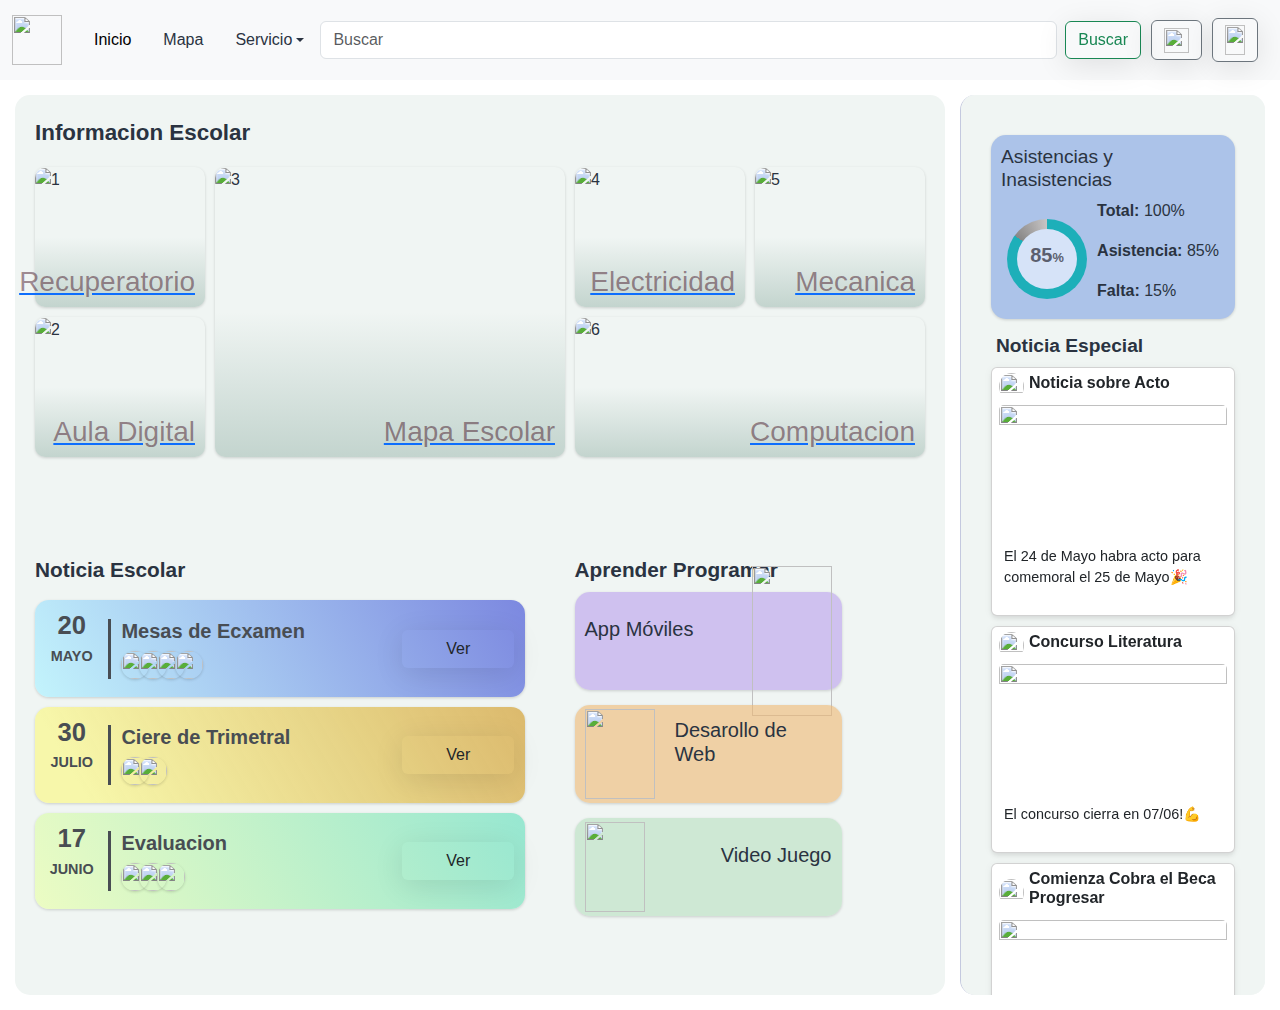
==== index.html @ a4d19d6c "Update and rename inicio.html to index.html" ====
<!DOCTYPE html>
<html lang="es">
<head>
    <meta charset="UTF-8">
    <meta http-equiv="X-UA-Compatible" content="IE=edge">
    <meta name="viewport" content="width=device-width, initial-scale=1.0">
        <!-- CSS -->
        <link href="https://cdn.jsdelivr.net/npm/bootstrap@5.2.0-beta1/dist/css/bootstrap.min.css" rel="stylesheet" integrity="sha384-0evHe/X+R7YkIZDRvuzKMRqM+OrBnVFBL6DOitfPri4tjfHxaWutUpFmBp4vmVor" crossorigin="anonymous">
        <link rel="stylesheet" href="estilo.css">
        <!-- JS -->
        <script src="https://cdn.jsdelivr.net/npm/bootstrap@5.2.0-beta1/dist/js/bootstrap.bundle.min.js" integrity="sha384-pprn3073KE6tl6bjs2QrFaJGz5/SUsLqktiwsUTF55Jfv3qYSDhgCecCxMW52nD2" crossorigin="anonymous"></script>
        <link rel="shortcut icon" href="img/mapaQR.png" type="image/x-icon">
        <link rel="stylesheet" href="codigo.js">
        <meta name="viewport" content="width=device-width, initial-scale=1.0">
    <!---Link--->
    <link href="https://cdn.jsdelivr.net/npm/bootstrap@5.3.2/dist/css/bootstrap.min.css" rel="stylesheet">
    <link href="https://getbootstrap.com/docs/5.3/assets/css/docs.css" rel="stylesheet">
    <link rel="stylesheet" href="https://fonts.googleapis.com/css2?family=Material+Symbols+Outlined:opsz,wght,FILL,GRAD@24,400,0,0" />
    <title>Mapa Estudiante QR</title>
</head>

<body>
    <!----Navbar---->
     <table>
        <nav class="navbar navbar-expand-lg bg-body-tertiary" style="background-color: #5e91b8;">
            <div class="container-fluid">
                <a class="navbar-brand" href="inicio.html">
                    <img src="img/Mapa_QR.jpg" alt="" height="50" width="50">
                  </a>
                  <button class="navbar-toggler" type="button" data-bs-toggle="collapse" data-bs-target="#navbarSupportedContent" aria-controls="navbarSupportedContent" aria-expanded="false" aria-label="Toggle navigation">
                    <span class="navbar-toggler-icon"></span>
                  </button>
                  <div class="collapse navbar-collapse" id="navbarSupportedContent">
                    <ul class="navbar-nav me-auto mb-2 mb-lg-0">
                      <li class="nav-item">
                        <a class="nav-link active" aria-current="page" href="inicio.html">Inicio</a>
                      </li>
                      <li class="nav-item">
                        <a class="nav-link" href="Mapa.html">Mapa</a>
                      </li>
                      <li class="nav-item dropdown">
                        <a class="nav-link dropdown-toggle" href="#" role="button" data-bs-toggle="dropdown" aria-expanded="false">Servicio</a>
                        <ul class="dropdown-menu">
                          <li><a class="dropdown-item" href="estudiante.html"><span class="material-symbols-outlined">
                            forum</span>Foro de Estudiante</a></li>
                            <li><a class="dropdown-item"  href="contacto.html"><span class="material-symbols-outlined">
                              mail</span> Contacto</a></li>
                          <li><hr class="dropdown-divider"></li>
                          <li><a class="dropdown-item" href="ajuste.html"><span class="material-symbols-outlined">
                            settings</span> Ajuste</a></li> 
                        </ul>
                      </li>
                     </ul> 
                     
                     <form class="d-flex" role="search">
                       <input class="form-control me-2" type="search" placeholder="Buscar" aria-label="Search">
                      <button class="btn btn-outline-success" type="submit">Buscar</button>
                      <a href="escritor.html"class="btn btn-outline-secondary"><img src="img/edit_24dp_5F6368_FILL0_wght400_GRAD0_opsz24.png"  height="25" width="25"> </a>
                      <a href="acceder.html"class="btn btn-outline-secondary"><img src="img/account_circle_FILL0_wght400_GRAD0_opsz24.png" height="30" width="15"> </a>
                      </form>
                  </div>
                </div>
              </nav>
     </table>   

     <!----a---->
     <section class="contenet">
      <div class="left-content">
        <div class="activities">
          <h1>Informacion Escolar</h1>
          <div class="activity-container">
            <div class="image-container img-one">
              <img src="img/Recuperatorio.jpg" alt="1" />
              <div class="overlay">
                <a href="recuperatorio.html"><h3>Recuperatorio</h3></a>
              </div>
            </div>

            <div class="image-container img-two">
              <img src="img/Aula digital.jpg" alt="2" />
              <div class="overlay">
                <a href="aula.d.html"><h3>Aula Digital</h3></a>
              </div>
            </div>

            <div class="image-container img-three">
              <img src="img/mapaescolar.avif" alt="3" />
              <div class="overlay">
                <a href="Mapa.html"><h3>Mapa Escolar</h3></a>
              </div>
            </div>

            <div class="image-container img-four">
              <img src="img/electricidad.jpg" alt="4" />
              <div class="overlay">
                <a href="electricidad.html"><h3>Electricidad</h3></a>
              </div>
            </div>

            <div class="image-container img-five">
              <img src="img/mecanica.png" alt="5" />
              <div class="overlay">
                <a href="mecanica.html"><h3>Mecanica</h3></a>
              </div>
            </div>

            <div class="image-container img-six">
              <img src="img/icono-inicio-computacion.DC_.svg" alt="6" />
              <div class="overlay">
                <a href="computacion.html"><h3>Computacion</h3></a>
              </div>
            </div>
          </div>
        </div>

        <div class="left-bottom">
          <div class="weekly-schedule">
            <h1>Noticia Escolar</h1>
            <div class="calendar">
              <div class="day-and-activity activity-one">
                <div class="day">
                  <h1>20</h1>
                  <p>MAYO</p>
                </div>
                <div class="activity">
                  <h2>Mesas de Ecxamen</h2>
                  <div class="participants">
                    <img src="https://github.com/ecemgo/mini-samples-great-tricks/assets/13468728/c61daa1c-5881-43f8-a50f-62be3d235daf" style="--i: 1" alt="" />
                    <img src="https://github.com/ecemgo/mini-samples-great-tricks/assets/13468728/90affa88-8da0-40c8-abe7-f77ea355a9de" style="--i: 2" alt="" />
                    <img src="https://github.com/ecemgo/mini-samples-great-tricks/assets/13468728/07d4fa6f-6559-4874-b912-3968fdfe4e5e" style="--i: 3" alt="" />
                    <img src="https://github.com/ecemgo/mini-samples-great-tricks/assets/13468728/e082b965-bb88-4192-bce6-0eb8b0bf8e68" style="--i: 4" alt="" />
                  </div>
                </div>
                <button class="btn">Ver</button>
              </div>

              <div class="day-and-activity activity-two">
                <div class="day">
                  <h1>30</h1>
                  <p>Julio</p>
                </div>
                <div class="activity">
                  <h2>Ciere de Trimetral</h2>
                  <div class="participants">
                    <img src="https://github.com/ecemgo/mini-samples-great-tricks/assets/13468728/c61daa1c-5881-43f8-a50f-62be3d235daf" style="--i: 1" alt="" />
                    <img src="https://github.com/ecemgo/mini-samples-great-tricks/assets/13468728/32037044-f076-433a-8a6e-9b80842f29c9" style="--i: 2" alt="" />
                  </div>
                </div>
                <button class="btn">Ver</button>
              </div>

              <div class="day-and-activity activity-three">
                <div class="day">
                  <h1>17</h1>
                  <p>Junio</p>
                </div>
                <div class="activity">
                  <h2>Evaluacion</h2>
                  <div class="participants">
                    <img src="https://github.com/ecemgo/mini-samples-great-tricks/assets/13468728/32037044-f076-433a-8a6e-9b80842f29c9" style="--i: 1" alt="" />
                    <img src="https://github.com/ecemgo/mini-samples-great-tricks/assets/13468728/e082b965-bb88-4192-bce6-0eb8b0bf8e68" style="--i: 2" alt="" />
                    <img src="https://github.com/ecemgo/mini-samples-great-tricks/assets/13468728/c61daa1c-5881-43f8-a50f-62be3d235daf" style="--i: 3" alt="" />
                  </div>
                </div>
                <button class="btn">Ver</button>
              </div>
            </div>
          </div>

          <div class="personal-bests">
            <h1>Aprender Programar</h1>
            <div class="personal-bests-container">
              <div class="best-item box-one">
                <h5><p>App Móviles</p></h5>
                <center><img src="img/app_movil-removebg-preview.png" alt=""  height="150" width="100"/></center>
              </div>
              <div class="best-item box-two">
                <center><img src="img/html.png" alt="" height="90" width="60"/></center>
                <h5><p>Desarollo de Web</p></h5>
              </div>
              <div class="best-item box-three">
                <center><img src="img/Videojocs-removebg-preview.png" alt="" height="90" width="60"/></center>
                <h5><p>Video Juego</p></h5>
              </div>
            </div>
          </div>
        </div>
      </div>

      <div class="right-content">
        <div class="user-info">
          <div class="icon-container">
          </div>
        </div>
        <div class="active-calories">
          <h1 style="align-self: flex-start">Asistencias y Inasistencias</h1>
          <div class="active-calories-container">
            <div class="box" style="--i: 85%">
              <div class="circle">
                <h2>85<small>%</small></h2>
              </div>
            </div>
            <div class="calories-content">
              <p><span>Total:</span> 100%</p>
              <p><span>Asistencia:</span> 85%</p>
              <p><span>Falta:</span> 15%</p>
            </div>
          </div>
        </div>

        <div class="friends-activity">
          <h1>Noticia Especial</h1>
          <div class="card-container">
            <div class="card">
              <div class="card-user-info">
                <img src="img/account_circle_FILL0_wght400_GRAD0_opsz24.png" alt="" />
                <h2>Noticia sobre Acto</h2>
              </div>
              <img class="card-img" src="img/25.jpg" alt="" />
              <p>El 24 de Mayo habra acto para comemoral el 25 de Mayo🎉</p>
            </div>

            <div class="card card-two">
              <div class="card-user-info">
                <img src="img/account_circle_FILL0_wght400_GRAD0_opsz24.png" alt="" />
                <h2>Concurso Literatura</h2>
              </div>
              <img class="card-img" src="img/cuento.jpg" alt="" />
              <p>El concurso cierra en 07/06!💪</p>
            </div>

            <div class="card card-two">
              <div class="card-user-info">
                <img src="img/account_circle_FILL0_wght400_GRAD0_opsz24.png" alt="" />
                <h2>Comienza Cobra el Beca Progresar</h2>
              </div>
              <img class="card-img" src="img/beca.png" alt="" />
              <p>Se comienza a cobrar el 23/05!🤩</p>
            </div>

            <div class="card card-two">
              <div class="card-user-info">
                <img src="img/account_circle_FILL0_wght400_GRAD0_opsz24.png" alt="" />
                <h2>Comienza Cobra el Beca beca Cuidad</h2>
              </div>
              <img class="card-img" src="img/becacuidad.png" alt="" />
              <p>Se comienza a cobrar el 30/08!🤩</p>
            </div>

            <br> <br> <br> <br> <br>
          </div>
        </div>
      </div>
    </section>
  </main>

</body>
</html>
---- estilo.css ----
.material-symbols-outlined {
  font-variation-settings:
  'FILL' 0,
  'wght' 400,
  'GRAD' 0,
  'opsz' 24
}



@import url("https://fonts.googleapis.com/css2?family=Nunito:wght@200;300;400;500;600;700;800;900;1000&family=Roboto:wght@300;400;500;700&display=swap");

*,
*::before,
*::after {
  box-sizing: border-box;
  padding: 0;
  margin: 0;
}

nav {
  user-select: none;
  -webkit-user-select: none;
  -moz-user-select: none;
  -ms-user-select: none;
  -o-user-select: none;
}

nav ul,
nav ul li {
  outline: 0;
}

nav ul li a {
  text-decoration: none;
}

body {
  font-family: "Nunito", sans-serif;
  align-items: center;
  justify-content: center;
  min-height: 100vh;
  background-image: url(https://github.com/ecemgo/mini-samples-great-tricks/assets/13468728/5baf8325-e69-40b0-b9d2-d8c5d2bde3b0);
  background-repeat: no-repeat;
  background-size: cover;
	/* background: #212140; */
}
/* MAIN MENU */

main {
  display: grid;
  grid-template-columns: 13% 87%;
  width: 100%;
  margin: 40px;
  background: rgb(254, 254, 254);
  box-shadow: 0 0.5px 0 1px rgba(255, 255, 255, 0.23) inset,
    0 1px 0 0 rgba(255, 255, 255, 0.66) inset, 0 4px 16px rgba(0, 0, 0, 0.12);
  border-radius: 15px;
  z-index: 10;
}

.main-menu {
  overflow: hidden;
  background: rgb(73, 57, 113);
  padding-top: 10px;
  border-radius: 15px 0 0 15px;
  font-family: "Roboto", sans-serif;
}

.main-menu h1 {
  display: block;
  font-size: 1.5rem;
  font-weight: 500;
  text-align: center;
  margin: 20px 0 30px;
  color: #fff;
  font-family: "Nunito", sans-serif;
}

.logo {
  display: none;
}

.navbar navbar-expand-lg bg-body-tertiary{
  background-color: #4a85af" 
}

.nav-item {
  position: relative;
  display: block;
}

.nav-item a {
  position: relative;
  display: flex;
  flex-direction: row;
  align-items: center;
  justify-content: center;
  color: #fff;
  font-size: 1rem;
  padding: 15px 0;
  margin-left: 10px;
  border-top-left-radius: 20px;
  border-bottom-left-radius: 20px;
}

.nav-item b:nth-child(1) {
  position: absolute;
  top: -15px;
  height: 15px;
  width: 100%;
  background: #fff;
  display: none;
}

.nav-item b:nth-child(1)::before {
  content: "";
  position: absolute;
  top: 0;
  left: 0;
  width: 100%;
  height: 100%;
  border-bottom-right-radius: 20px;
  background: rgb(73, 57, 113);
}

.nav-item b:nth-child(2) {
  position: absolute;
  bottom: -15px;
  height: 15px;
  width: 100%;
  background: #fff;
  display: none;
}

.nav-item b:nth-child(2)::before {
  content: "";
  position: absolute;
  top: 0;
  left: 0;
  width: 100%;
  height: 100%;
  border-top-right-radius: 20px;
  background: rgb(73, 57, 113);
}

.nav-item.active b:nth-child(1),
.nav-item.active b:nth-child(2) {
  display: block;
}

.nav-item.active a {
  text-decoration: none;
  color: #000;
  background: rgb(254, 254, 254);
}

.nav-icon {
  width: 60px;
  height: 20px;
  font-size: 20px;
  text-align: center;
}

.nav-text {
  display: block;
  width: 120px;
  height: 20px;
}

/* CONTENT */

.contenet {
  display: grid;
  grid-template-columns: 75% 25%;
}

/* LEFT CONTENT */

.left-content {
  display: grid;
  grid-template-rows: 50% 50%;
  background: #f0f5f3;
  margin: 15px;
  padding: 20px;
  border-radius: 15px;
}

/* ACTIVITIES */

.activities h1 {
  margin: 0 0 20px;
  font-size: 1.4rem;
  font-weight: 700;
}

.activity-container {
  display: grid;
  grid-template-columns: repeat(5, 1fr);
  grid-template-rows: repeat(2, 150px);
  column-gap: 10px;
}

.img-one {
  grid-area: 1 / 1 / 2 / 2;
}

.img-two {
  grid-area: 2 / 1 / 3 / 2;
}

.img-three {
  display: block;
  grid-area: 1 / 2 / 3 / 4;
}

.img-four {
  grid-area: 1 / 4 / 2 / 5;
}

.img-five {
  grid-area: 1 / 5 / 2 / 6;
}

.img-six {
  display: block;
  grid-area: 2 / 4 / 3 / 6;
}

.image-container {
  position: relative;
  margin-bottom: 10px;
  box-shadow: rgba(0, 0, 0, 0.16) 0px 1px 3px;
  border-radius: 10px;
}

.image-container img {
  width: 100%;
  height: 100%;
  border-radius: 10px;
  object-fit: cover;
}

.overlay {
  position: absolute;
  display: flex;
  flex-direction: column;
  align-items: flex-end;
  justify-content: flex-end;
  top: 0;
  left: 0;
  width: 100%;
  height: 100%;
  background: linear-gradient(
    180deg,
    transparent,
    transparent,
    rgba(151, 180, 170, 0.5)
  );
  border-radius: 10px;
  transition: all 0.6s linear;
}

.image-container:hover .overlay {
  opacity: 0;
}

.overlay h3 {
  margin-bottom: 8px;
  margin-right: 10px;
  color: #36011375;
}

/* LEFT BOTTOM */

.left-bottom {
  display: grid;
  grid-template-columns: 55% 30%;
  gap: 50px;
}

/* WEEKLY SCHEDULE */

.weekly-schedule {
  display: flex;
  flex-direction: column;
}

.weekly-schedule h1 {
  margin-top: 20px;
  font-size: 1.3rem;
  font-weight: 700;
}

.calendar {
  margin-top: 10px;
}

.day-and-activity {
  display: grid;
  grid-template-columns: 15% 60% 25%;
  align-items: center;
  border-radius: 14px;
  margin-bottom: 5px;
  color: #484d53;
  box-shadow: rgba(0, 0, 0, 0.16) 0px 1px 3px;
}

.activity-one {
  background-color: rgb(124, 136, 224, 0.5);
  background-image: linear-gradient(
    240deg,
    rgb(124, 136, 224) 0%,
    #c3f4fc 100%
  );
}

.activity-two {
  background-color: #aee2a4a1;
  background-image: linear-gradient(240deg, #e5a243ab 0%, #f7f7aa 90%);
}

.activity-three {
  background-color: #ecfcc376;
  background-image: linear-gradient(240deg, #97e7d1 0%, #ecfcc3 100%);
}

.activity-four {
  background-color: #e6a7c3b5;
  background-image: linear-gradient(240deg, #fc8ebe 0%, #fce5c3 100%);
}

.day {
  display: flex;
  flex-direction: column;
  align-items: center;
  transform: translateY(-10px);
}

.day h1 {
  font-size: 1.6rem;
  font-weight: 600;
}

.day p {
  text-transform: uppercase;
  font-size: 0.9rem;
  font-weight: 600;
  transform: translateY(-3px);
}

.activity {
  border-left: 3px solid #484d53;
}

.participants {
  display: flex;
  margin-left: 20px;
}

.participants img {
  width: 28px;
  height: 28px;
  border-radius: 50%;
  z-index: calc(2 * var(--i));
  margin-left: -10px;
  box-shadow: rgba(0, 0, 0, 0.16) 0px 1px 3px;
}

.activity h2 {
  margin-left: 10px;
  font-size: 1.25rem;
  font-weight: 600;
  border-radius: 12px;
}

.btn {
  display: block;
  padding: 8px 24px;
  margin: 10px auto;
  font-size: 1.1rem;
  font-weight: 500;
  outline: none;
  text-decoration: none;
  color: #484b57;
  background: rgba(255, 255, 255, 0.9);
  box-shadow: 0 6px 30px rgba(0, 0, 0, 0.1);
  border: 1px solid rgba(255, 255, 255, 0.3);
  border-radius: 25px;
  cursor: pointer;
}

.btn:hover,
.btn:focus,
.btn:active,
.btn:visited {
  transition-timing-function: cubic-bezier(0.6, 4, 0.3, 0.8);
  animation: gelatine 0.5s 1;
}

@keyframes gelatine {
  0%,
  100% {
    transform: scale(1, 1);
  }
  25% {
    transform: scale(0.9, 1.1);
  }
  50% {
    transform: scale(1.1, 0.9);
  }
  75% {
    transform: scale(0.95, 1.05);
  }
}

/* PERSONAL BESTS */

.personal-bests {
  display: block;
}

.personal-bests h1 {
  margin-top: 20px;
  font-size: 1.3rem;
  font-weight: 700;
}

.personal-bests-container {
  display: grid;
  grid-template-columns: repeat(2, 1fr);
  grid-template-rows: repeat(2, 150px);
  gap: 10px;
  margin-top: 10px;
}

.best-item {
  display: flex;
  gap: 20px;
  width: 100%;
  height: 100%;
  border-radius: 15px;
  box-shadow: rgba(0, 0, 0, 0.16) 0px 1px 3px;
}

.box-one {
  flex-direction: row;
  align-items: center;
  justify-content: center;
  grid-area: 1 / 1 / 2 / 3;
  background-color: rgba(185, 159, 237, 0.6);
  padding: 15px;
  font-size: 1rem;
  font-weight: 700;
}

.box-one img {
  max-width: 100px;
  aspect-ratio: 3/3;
}

.box-two {
  flex-direction: column;
  align-items: center;
  justify-content: flex-start;
  font-size: 0.9rem;
  font-weight: 700;
  padding: 10px;
  grid-area: 2 / 1 / 3 / 2;
  background-color: rgba(238, 184, 114, 0.6);
}

.box-two img {
  max-width: 100px;
  aspect-ratio: 3/3;
  align-self: flex-end;
}

.box-three {
  flex-direction: column;
  align-items: center;
  justify-content: flex-start;
  font-size: 0.9rem;
  font-weight: 700;
  padding: 10px;
  grid-area: 2 / 2 / 3 / 3;
  background-color: rgba(184, 224, 192, 0.6);
}

.box-three img {
  max-width: 100px;
  aspect-ratio: 3/3;
  align-self: flex-end;
}

/* RIGHT CONTENT */

.right-content {
  display: grid;
  grid-template-rows: 5% 20% 75%;
  background: #f0f5f3;
  margin: 15px 15px 15px 0;
  padding: 10px 0;
  border-radius: 15px;
}

/* USER INFO */

.user-info {
  display: grid;
  grid-template-columns: 30% 55% 15%;
  align-items: center;
  padding: 0 10px;
}

.icon-container {
  display: flex;
  gap: 20px;
}

.user-info h4 {
  margin-left: 40px;
}

.user-info img {
  width: 40px;
  aspect-ratio: 1/1;
  border-radius: 50%;
}

/* ACTIVE CALORIES  */

.active-calories {
  display: flex;
  flex-direction: column;
  align-items: center;
  background-color: rgb(172, 195, 233);
  padding: 0 10px;
  margin: 15px 10px 0;
  border-radius: 15px;
  box-shadow: rgba(0, 0, 0, 0.16) 0px 1px 3px;
}

.active-calories h1 {
  margin-top: 10px;
  font-size: 1.2rem;
}

.active-calories-container {
  display: flex;
  flex-direction: row;
  align-items: center;
  gap: 10px;
}

.calories-content p {
  font-size: 1rem;
}

.calories-content p span {
  font-weight: 700;
}

.box {
  display: flex;
  justify-content: center;
  align-items: center;
  flex-direction: column;
  position: relative;
  padding: 10px 0;
  /* width: 200px; */
}

.box h2 {
  position: relative;
  text-align: center;
  font-size: 1.25rem;
  color: rgb(91, 95, 111);
  font-weight: 600;
}

.box h2 small {
  font-size: 0.8rem;
  font-weight: 600;
}

.circle {
  position: relative;
  width: 80px;
  aspect-ratio: 1/1;
  background: conic-gradient(
    from 0deg,
    #028146 0%,
    #1dafb9  0% var(--i),
    #888686 var(--i),
    #c7c5c5 100%
  );
  border-radius: 50%;
  display: flex;
  justify-content: center;
  align-items: center;
}

.circle::before {
  content: "";
  position: absolute;
  inset: 10px;
  background-color: rgb(214, 227, 248);
  border-radius: 50%;
}

/* MOBILE PERSONAL BESTS  */

.mobile-personal-bests {
  display: none;
}

/* FRIEND ACTIVITIES  */

.friends-activity {
  display: flex;
  flex-direction: column;
}

.friends-activity h1 {
  font-size: 1.2rem;
  font-weight: 700;
  margin: 15px 0 10px 15px;
}

.card-container {
  display: flex;
  flex-direction: column;
  gap: 10px;
}

.card {
  background-color: #fff;
  margin: 0 10px;
  padding: 5px 7px;
  border-radius: 15px;
  box-shadow: rgba(0, 0, 0, 0.16) 0px 1px 3px;
}

.card-two {
  display: block;
}

.card-user-info {
  display: flex;
  flex-direction: row;
  align-items: center;
  padding-bottom: 5px;
}

.card-user-info img {
  width: 25px;
  aspect-ratio: 1/1;
  border-radius: 50%;
  object-fit: cover;
}

.card-user-info h2 {
  font-size: 1rem;
  font-weight: 700;
  margin-left: 5px;
}

.card-img {
  display: block;
  width: 100%;
  aspect-ratio: 7/4;
  margin-bottom: 10px;
  object-fit: cover;
  border-radius: 10px;
  object-position: 50% 30%;
}

.card p {
  font-size: 0.9rem;
  padding: 0 5px 5px;
}

@media (max-width: 1500px) {
  main {
    grid-template-columns: 6% 94%;
  }

  .main-menu h1 {
    display: none;
  }

  .logo {
    display: block;
    width: 30px;
    margin: 20px auto;
  }

  .nav-text {
    display: none;
  }

  .content {
    grid-template-columns: 70% 30%;
  }
}

@media (max-width: 1310px) {
  main {
    grid-template-columns: 8% 92%;
    margin: 30px;
  }

  .content {
    grid-template-columns: 65% 35%;
  }

  .day-and-activity {
    margin-bottom: 10px;
  }

  .btn {
    padding: 8px 16px;
    margin: 10px 0;
    margin-right: 10px;
    font-size: 1rem;
  }

  .personal-bests-container {
    grid-template-rows: repeat(3, 98px);
    gap: 15px;
  }

  .box-one {
    flex-direction: row;
    justify-content: space-between;
    grid-area: 1 / 1 / 2 / 3;
    padding: 10px;
    font-size: 0.9rem;
  }

  .box-one img {
    max-width: 80px;
  }

  .box-two {
    flex-direction: row;
    justify-content: space-between;
    grid-area: 2 / 1 / 3 / 3;
  }

  .box-two img {
    max-width: 70px;
    align-self: center;
  }

  .box-three {
    flex-direction: row;
    justify-content: space-between;
    grid-area: 3 / 1 / 4 / 3;
  }

  .box-three img {
    max-width: 60px;
    align-self: center;
  }
	
	.right-content {
		grid-template-rows: 4% 20% 76%;
		margin: 15px 15px 15px 0;
	}
}

@media (max-width: 1150px) {
  .content {
    grid-template-columns: 60% 40%;
  }

  .left-content {
    grid-template-rows: 50% 50%;
    margin: 15px;
    padding: 20px;
  }

  .btn {
    padding: 8px 8px;
    font-size: 0.9rem;
  }

  .personal-bests-container {
		grid-template-rows: repeat(3, 70px);
    gap: 10px;
  }

  .activity-container {
    grid-template-columns: repeat(3, 1fr);
    grid-template-rows: repeat(2, 150px);
  }

  .img-one {
    grid-area: 1 / 1 / 2 / 2;
  }

  .img-two {
    grid-area: 2 / 1 / 3 / 2;
  }

  .img-three {
    display: none;
  }

  .img-four {
    grid-area: 1 / 2 / 2 / 3;
  }

  .img-five {
    grid-area: 1 / 3 / 2 / 4;
  }

  .img-six {
    grid-area: 2 / 2 / 3 / 4;
  }

  .left-bottom {
    grid-template-columns: 100%;
    gap: 0;
  }

  .right-content {
    grid-template-rows: 4% 19% 36% 41%;
  }

  .personal-bests {
    display: none;
  }

  .mobile-personal-bests {
    display: block;
    margin: 0 10px;
  }

  .mobile-personal-bests h1 {
    margin-top: 20px;
    font-size: 1.2rem;
  }

  .card-two {
    display: none;
  }

  .card-img {
    aspect-ratio: 16/9;
  }
}

@media (max-width: 1050px) {
	 .right-content {
      grid-template-rows: 4% 19% 37% 40%;
  }
}

@media (max-width: 910px) {
  main {
    grid-template-columns: 10% 90%;
    margin: 20px;
  }

  .content {
    grid-template-columns: 55% 45%;
  }

  .left-content {
    grid-template-rows: 50% 50%;
    padding: 30px 20px 20px;
  }

  .activity-container {
    grid-template-columns: repeat(2, 1fr);
    grid-template-rows: repeat(2, 150px);
  }

  .img-one {
    grid-area: 1 / 1 / 2 / 2;
  }

  .img-two {
    grid-area: 2 / 1 / 3 / 2;
  }

  .img-three {
    display: none;
  }

  .img-four {
    grid-area: 1 / 2 / 2 / 3;
  }

  .img-five {
    grid-area: 2 / 2 / 3 / 3;
  }

  .img-six {
    display: none;
  }
}

@media (max-width: 800px) {
  .content {
    grid-template-columns: 52% 48%;
  }
}

@media (max-width: 700px) {
  main {
    grid-template-columns: 15% 85%;
  }

  .content {
    grid-template-columns: 100%;
    grid-template-rows: 45% 55%;
    grid-template-areas:
      "rightContent"
      "leftContent";
  }

  .left-content {
    grid-area: leftContent;
		grid-template-rows: 45% 55%;
    padding: 10px 20px 10px;
  }

  .right-content {
    grid-area: rightContent;
		grid-template-rows: 5% 40% 50%;
    margin: 15px 15px 0 15px;
    padding: 10px 0 0;
    gap: 15px;
  }

  .activities,
  .weekly-schedule {
    margin-top: 10px;
  }

  .active-calories-container {
    display: flex;
    flex-direction: column;
    align-items: center;
    gap: 10px;
  }

  .friends-activity {
    display: none;
  }
}   

@import url("https://fonts.googleapis.com/css2?family=Nunito:wght@200;300;400;500;600;700;800;900;1000&family=Roboto:wght@300;400;500;700&display=swap");

:root {
  --bg-body: rgb(245, 247, 255);
  --primary-color: rgb(42, 51, 65);
  --primary-hover-color: rgb(158, 161, 166);
  --scrollbar-color: rgba(131, 135, 193, 0.4);
  --card-bg-color: rgba(230, 231, 247, 0.1);
  --pop-bg-color: rgb(245, 247, 255, 0.9);
  --star-color: #ddcc14;
  --border-color: rgba(131, 135, 193, 0.4);
  --shadow-color: rgba(0, 0, 0, 0.05);
  --accent-color: rgb(194, 33, 105);
}

.darkmode {
  --bg-body: rgb(6, 5, 40);
  --primary-color: rgb(248, 248, 248);
  --primary-hover-color: rgb(159, 159, 159);
  --scrollbar-color: rgba(44, 49, 88, 0.7);
  --card-bg-color: rgb(24, 26, 50);
  --star-color: #a1d31a;
  --border-color: rgba(189, 192, 234, 0.4);
  --shadow-color: rgba(208, 195, 226, 0.13);
  --accent-color: rgb(185, 129, 250);
}

*,
*::before,
*::after {
  box-sizing: border-box;
}

* {
  padding: 0;
  margin: 0;
  font-family: "Nunito", sans-serif;
}

nav {
  user-select: none;
  -webkit-user-select: none;
  -moz-user-select: none;
  -ms-user-select: none;
  -o-user-select: none;
}

ul,
ul li {
  outline: 0;
  list-style: none;
}

ul li a {
  text-decoration: none;
}

img {
  width: 100%;
}

h1 {
  font-size: clamp(1rem, 4vw, 1.2rem);
}

h2 {
  font-size: clamp(0.9rem, 4vw, 1rem);
}

body {
  position: relative;
  background: var(--bg-body);
  overflow: hidden;
}

/* MAIN MENU */

.main-menu {
  position: fixed;
  top: 0;
  left: 0;
  width: 180px;
  height: 100%;
  display: flex;
  flex-direction: column;
  justify-content: space-between;
  border-right: 1px solid var(--border-color);
  padding: 12px 0 10px;
  overflow: hidden;
  font-family: inherit;
}

.user-info {
  display: flex;
  flex-direction: column;
  align-items: center;
  gap: 5px;
}

.user-info img {
  max-width: 160px;
  aspect-ratio: 1/1;
  object-fit: cover;
  border-radius: 50%;
  padding: 20px;
}

.user-info p {
  color: var(--primary-color);
  font-size: clamp(0.8rem, 3vw, 1rem);
  font-weight: 500;
  text-align: center;
  line-height: 1.3;
  margin: -15px 0 30px;
}

.nav-item {
  display: block;
}

.nav-item a {
  display: flex;
  align-items: center;
  justify-content: center;
  color: var(--primary-color);
  font-size: 1rem;
  padding: 12px 0;
  margin: 0 8px;
  border-radius: 5px;
}

.nav-item.active a {
  background: rgba(106, 109, 155, 0.4);
  text-decoration: none;
  box-shadow: 0px 1px 4px var(--shadow-color);
}

.nav-icon {
  width: 40px;
  height: 20px;
  font-size: 1.1rem;
}

.nav-text {
  display: block;
  width: 70px;
  height: 20px;
  letter-spacing: 0;
}

/* CONTENT */

.content {
  position: absolute;
  top: 0;
  left: 180px;
  right: 0;
  min-height: 100vh;
  display: grid;
  grid-template-columns: 75% 25%;
}

.card {
  background-color: var(--card-bg-color);
  border-radius: 8px;
  border: 2px solid rgba(169, 150, 253, 0.5);
  box-shadow: 0px 4px 5px 0px var(--shadow-color),
    0px 1px 8px 0px var(--shadow-color), 0px 2px 4px -1px var(--shadow-color);
}

/* LEFT CONTENT */

.left-content {
  padding: 25px 20px 40px;
  color: var(--primary-color);
  height: 100vh;
  overflow: auto;
}

/* SEARCH */

.search-box {
  position: relative;
  display: flex;
}

.search-box input {
  width: 80%;
  height: 40px;
  background: var(--card-bg-color);
  color: var(--primary-color);
  outline: 2px solid var(--border-color);
  border: 0;
  border-radius: 8px;
  font-size: 1rem;
  font-weight: 500;
  letter-spacing: 0.6px;
  padding: 8px 30px 8px 15px;
  margin: 0 auto;
}

.search-box input[type="text"]::placeholder {
  color: var(--primary-color);
  opacity: 0.5;
  font-weight: 400;
}

.search-box i {
  position: absolute;
  right: 11%;
  top: 25%;
  font-size: 1.3rem;
  color: var(--primary-color);
  cursor: pointer;
}

/* HEADER */

.header {
  margin: 0 auto;
  width: 100%;
}

.header-mobile,
.header-tablet {
  display: none;
}

.header-desktop {
  display: block;
}

/* UPCOMING EVENTS */

.upcoming-events h1 {
  margin: 16px 0 10px;
}

.event-container {
  display: grid;
  grid-template-columns: repeat(auto-fill, minmax(240px, 1fr));
  gap: 20px;
  padding: 14px 0 20px;
}

.event-card {
  display: grid;
  grid-auto-flow: dense;
  grid-template-rows: 2fr 0.8fr 0.5fr;
  padding: 8px;
}

/* Event Header */

.event-header {
  position: relative;
  height: 180px;
  margin-bottom: 8px;
}

.event-header img {
  position: relative;
  inset: 0;
  width: 100%;
  height: 180px;
  border-radius: 6px;
  border: 2px solid rgba(125, 125, 137, 0.5);
  object-fit: cover;
}

.event-header p {
  position: absolute;
  right: 4px;
  bottom: 4px;
  font-size: 0.8rem;
  color: rgb(240, 248, 255);
  background-color: rgba(17, 16, 45, 0.6);
  padding: 4px 6px;
  border-radius: 3px;
  box-shadow: 0 8px 20px rgba(74, 72, 72, 0.1);
}

.bx-heart,
.bxs-heart {
  position: absolute;
  right: 10px;
  top: 10px;
  font-size: 1.4rem;
  color: rgb(240, 248, 255);
  background-color: rgba(17, 16, 45, 0.6);
  padding: 4px;
  border-radius: 50%;
  box-shadow: 0 8px 20px rgba(74, 72, 72, 0.1);
  cursor: pointer;
}

.bounce-in {
  animation: pulse 0.8s 1 ease-in-out alternate;
}

@keyframes pulse {
  0%,
  100% {
    transform: scale(1);
  }
  50% {
    transform: scale(1.2);
  }
}

/* Event Content */

.event-content {
  display: grid;
  grid-auto-flow: dense;
  grid-template-rows: 2fr 1fr;
  padding: 6px 6px 12px;
}

.event-content h2 {
  margin-bottom: 6px;
  line-height: 1.3;
  white-space: nowrap;
  text-overflow: ellipsis;
  overflow: hidden;

  @supports (-webkit-line-clamp: 2) {
    overflow: hidden;
    text-overflow: ellipsis;
    white-space: initial;
    display: -webkit-box;
    -webkit-line-clamp: 2;
    -webkit-box-orient: vertical;
  }
}

.event-content p {
  font-size: clamp(0.8rem, 4vw, 0.9rem);
  opacity: 0.8;
}

/* Event Footer */

.event-footer {
  display: flex;
  align-items: center;
  justify-content: space-between;
  padding: 0 4px;
}

.event-footer p {
  color: rgb(240, 248, 255);
  font-size: clamp(0.6rem, 3vw, 0.8rem);
  font-weight: 600;
  letter-spacing: 1px;
  padding: 6px 10px;
  border-radius: 50px;
}

.btn-group {
  display: inline-flex;
}

.event-footer button {
  background-color: rgb(51, 108, 215);
  color: rgb(240, 248, 255);
  padding: 5px 10px;
  outline: 0;
  border: 2px solid rgb(51, 108, 215);
  border-radius: 4px;
  font-size: clamp(0.6rem, 3vw, 0.8rem);
  font-weight: 500;
  margin-left: 3px;
  transition: all 0.4s ease-in-out;
  cursor: pointer;
}

.event-footer button:hover {
  background-color: rgb(90, 139, 231);
  border: 2px solid rgb(151, 177, 226);
}

/* Share Button Popup */

.share {
  position: relative;
}

.popup {
  position: absolute;
  display: flex;
  justify-content: space-around;
  align-items: center;
  top: -45px;
  left: -15px;
  min-width: 70px;
  padding: 5px 8px 3px;
  border-radius: 10px;
  background-color: var(--pop-bg-color);
  box-shadow: 0 4px 10px rgba(0, 0, 0, 0.4);
  opacity: 0;
  transform: translateY(50px) scale(0);
  -webkit-transform: translateY(50px) scale(0);
  transition: 0.4s ease-in-out;
  -webkit-transition: 0.4s ease-in-out;
  cursor: auto;
}

.popup.active {
  opacity: 1;
  transform: translateY(0) scale(1);
  -webkit-transform: translateY(0) scale(1);
}

.popup::after {
  content: "";
  position: absolute;
  height: 10px;
  width: 20px;
  background-color: var(--pop-bg-color);
  clip-path: polygon(100% 0, 0 0, 50% 100%);
  -webkit-clip-path: polygon(100% 0, 0 0, 50% 100%);
  transform: translate(0px, 20px);
  -webkit-transform: translate(0px, 20px);
}

.popup li a i {
  font-size: 1.4rem;
}

/* REVIEWS */

.reviews h1 {
  margin: 60px 0 20px;
}

.review-container {
  display: grid;
  grid-template-columns: repeat(auto-fit, minmax(320px, 1fr));
  gap: 30px;
}

.review-card {
  padding: 20px;
}

.review-card h2 {
  margin-bottom: 8px;
}

.review-card p {
  margin-top: 10px;
  line-height: 1.5;
  white-space: nowrap;
  text-overflow: ellipsis;
  overflow: hidden;

  @supports (-webkit-line-clamp: 3) {
    overflow: hidden;
    text-overflow: ellipsis;
    white-space: initial;
    display: -webkit-box;
    -webkit-line-clamp: 3;
    -webkit-box-orient: vertical;
  }
}

.ratings i {
  color: var(--star-color);
  font-size: 1.15rem;
}

/* RIGHT CONTENT */

.right-content {
  display: flex;
  flex-direction: column;
  border-left: 1px solid var(--border-color);
  padding: 25px 20px;
  color: var(--primary-color);
  height: 100vh;
  overflow: auto;
}

/* INTERACTION CONTROL */

.interaction-control-mobile {
  display: none;
}

.interaction-control {
  display: flex;
  margin-bottom: 15px;
}

.interactions {
  justify-content: flex-end;
  align-items: center;
  gap: 25px;
}

.interactions i {
  font-size: 1.25rem;
  color: var(--primary-color);
  user-select: none;
}

.notified {
  position: relative;
}

.notified::after {
  content: "";
  position: absolute;
  top: -3px;
  right: -1px;
  background-color: rgb(211, 17, 43);
  width: 10px;
  aspect-ratio: 1/1;
  border-radius: 50%;
}

.fa-envelope::after {
  right: -4px;
  background-color: rgb(48, 153, 36);
}

/* Light/Dark Mode */

.mode-icon i {
  color: var(--primary-color);
  transform: translateY(2px);
  transition: all 0.2s linear;
  cursor: pointer;
}

.mode-icon i:hover {
  color: var(--primary-hover-color);
}

.hidden {
  display: none;
}

/* ANALYTICS */

.analytics h1 {
  margin-bottom: 24px;
}

/* Total Events */

.total-events {
  display: flex;
  flex-direction: row;
  gap: 10px;
}

.event-number {
  position: relative;
  display: grid;
  grid-auto-flow: dense;
  grid-template-rows: 1fr 0.5fr;
  width: 100%;
  padding: 10px;
}

.event-number p {
  font-size: clamp(1.5rem, 4vw, 2rem);
  color: var(--accent-color);
}

.event-number i {
  position: absolute;
  right: 8px;
  bottom: 6px;
  font-size: 2.5rem;
}

/* Chart */

.chart {
  display: flex;
  flex-direction: column;
  align-items: center;
  width: 100%;
  background: var(--card-bg-color);
  border-radius: 8px;
  border: 2px solid rgba(169, 150, 253, 0.5);
  box-shadow: 0 7px 25px var(--shadow-color);
  padding: 20px 15px;
  margin: 20px 0;
}

.chart h2 {
  text-align: center;
  margin-bottom: 10px;
}

.chart ul {
  display: flex;
  justify-content: center;
  align-items: center;
  flex-wrap: wrap;
  gap: 10px;
  list-style: none;
  margin: 10px 0;
}

.chart ul li {
  font-size: 0.8rem;
  font-weight: 500;
  background-color: var(--card-bg-color);
  border: 2px solid var(--border-color);
  border-radius: 6px;
  padding: 6px;
  box-shadow: 0px 2px 3px 0px var(--shadow-color),
    0px 1px 4px 0px var(--shadow-color), 0px 2px 1px -1px var(--shadow-color);
}

.chart .percentage {
  font-weight: 700;
  color: var(--accent-color);
}

/* CONTACTS */

.contacts h1 {
  margin: 20px 0;
}

.contact-status {
  display: flex;
  flex-direction: column;
  padding: 5px 0;
  border-bottom: 2px solid var(--border-color);
  margin-bottom: 15px;
}

.contact-status:last-child {
  border-bottom: unset;
}

.contact-activity {
  display: flex;
  align-items: center;
  column-gap: 14px;
}

.contact-activity img {
  max-width: 45px;
  aspect-ratio: 1/1;
  border-radius: 50%;
  object-fit: cover;
}

.contact-activity p {
  font-size: 0.9rem;
  line-height: 1.5;
  padding-right: 10px;
}

.contact-activity p span {
  font-weight: 700;
  color: var(--accent-color);
  margin-left: 2px;
  cursor: pointer;
}

.contact-activity p span:hover {
  text-decoration: underline;
  text-decoration-color: var(--accent-color);
  text-decoration-thickness: 1.5px;
}

.contact-status small {
  font-size: 0.8rem;
  opacity: 0.5;
  margin-left: auto;
}

/* SCROLLBAR STYLE */

.left-content::-webkit-scrollbar,
.right-content::-webkit-scrollbar,
body::-webkit-scrollbar {
  width: 8px;
}

.left-content::-webkit-scrollbar-track,
.right-content::-webkit-scrollbar-track,
body::-webkit-scrollbar-track {
  border-radius: 0;
}

.left-content::-webkit-scrollbar-thumb,
.right-content::-webkit-scrollbar-thumb,
body::-webkit-scrollbar-thumb {
  background-color: var(--scrollbar-color);
  border-radius: 40px;
}

/* MEDIA QUERIES */

@media (max-width: 1500px) {
  .main-menu {
    width: 100px;
  }

  .user-info img {
    padding: 12px;
  }

  .user-info p {
    line-height: 1.1;
    margin: -5px 0 30px;
  }

  .nav-icon {
    text-align: center;
    transform: translateY(2px);
  }

  .nav-text {
    display: none;
  }

  .content {
    left: 100px;
    grid-template-columns: 70% 30%;
  }
}

@media (max-width: 1120px) {
  .content {
    grid-template-columns: 65% 35%;
  }

  .event-number i {
    font-size: 2.2rem;
  }
}

@media (max-width: 1120px) {
  .search-box input {
    width: 100%;
  }

  .search-box i {
    right: 2%;
  }
}

@media (max-width: 980px) {
  .content {
    grid-template-columns: 60% 40%;
  }

  .header-mobile,
  .header-desktop {
    display: none;
  }

  .header-tablet {
    display: block;
  }

  .chart {
    padding: 20px 10px;
  }
}

@media (max-width: 840px) {
  .content {
    grid-template-columns: 55% 45%;
  }

  .event-number i {
    font-size: 2rem;
  }
}

@media (max-width: 825px) {
  .left-content {
    padding: 25px 20px 20px;
  }

  .review-container {
    grid-template-columns: repeat(auto-fit, minmax(280px, 1fr));
  }
}

@media (max-width: 760px) {
  body {
    overflow: auto;
  }

  .main-menu {
    width: 70px;
  }

  .user-info img {
    max-width: 50px;
  }

  .user-info p {
    line-height: 1.1;
    margin: -10px 0 30px;
  }

  .nav-item a {
    padding: 8px 0;
  }

  .content {
    left: 70px;
    grid-template-columns: 100%;
    grid-template-areas:
      "leftContent"
      "rightContent";
    overflow: auto;
  }

  .left-content {
    grid-area: leftContent;
    height: auto;
    overflow: unset;
  }

  .header-mobile,
  .header-tablet {
    display: none;
  }

  .header-desktop {
    display: block;
  }

  .review-container {
    grid-template-columns: repeat(auto-fit, minmax(300px, 1fr));
  }

  .right-content {
    grid-area: rightContent;
    border-left: unset;
    height: auto;
    overflow: unset;
  }

  .chart {
    width: 50%;
    margin: 20px auto;
  }

  .search-and-check {
    display: flex;
    align-items: center;
    gap: 40px;
    margin-bottom: 20px;
  }

  .search-box {
    flex-grow: 1;
  }

  .interaction-control {
    display: none;
  }

  .interaction-control-mobile {
    display: inline-flex;
  }

  .interactions {
    gap: 15px;
  }
}

@media (max-width: 650px) {
  .chart {
    width: 65%;
  }
}

@media (max-width: 610px) {
  .header-mobile,
  .header-desktop {
    display: none;
  }

  .header-tablet {
    display: block;
  }
}

@media (max-width: 550px) {
  .user-info {
    padding: 3px;
  }

  .header img {
    aspect-ratio: 4/2;
    height: 100%;
  }

  .chart {
    width: 80%;
  }

  .search-and-check {
    gap: 20px;
  }

  .interactions {
    gap: 10px;
  }

  .interactions i {
    font-size: 1.1rem;
  }

  .mode-icon i {
    font-size: 1.4rem;
  }
}

@media (max-width: 450px) {
  .header-tablet,
  .header-desktop {
    display: none;
  }

  .header-mobile {
    display: block;
  }

  .bx-heart,
  .bxs-heart {
    font-size: 1.2rem;
  }

  .review-container {
    gap: 20px;
  }

  .search-box input {
    height: 30px;
    font-size: 0.8rem;
    padding: 8px 30px 8px 10px;
  }

  .search-box i {
    top: 20%;
    font-size: 1.1rem;
  }
}

@media (max-width: 400px) {
  .main-menu {
    width: 60px;
  }

  .user-info {
    padding: 0;
  }

  .nav-icon {
    font-size: 0.9rem;
  }

  .content {
    left: 60px;
  }

  .review-container {
    grid-template-columns: repeat(auto-fit, minmax(240px, 1fr));
  }

  .chart {
    width: 100%;
  }
}
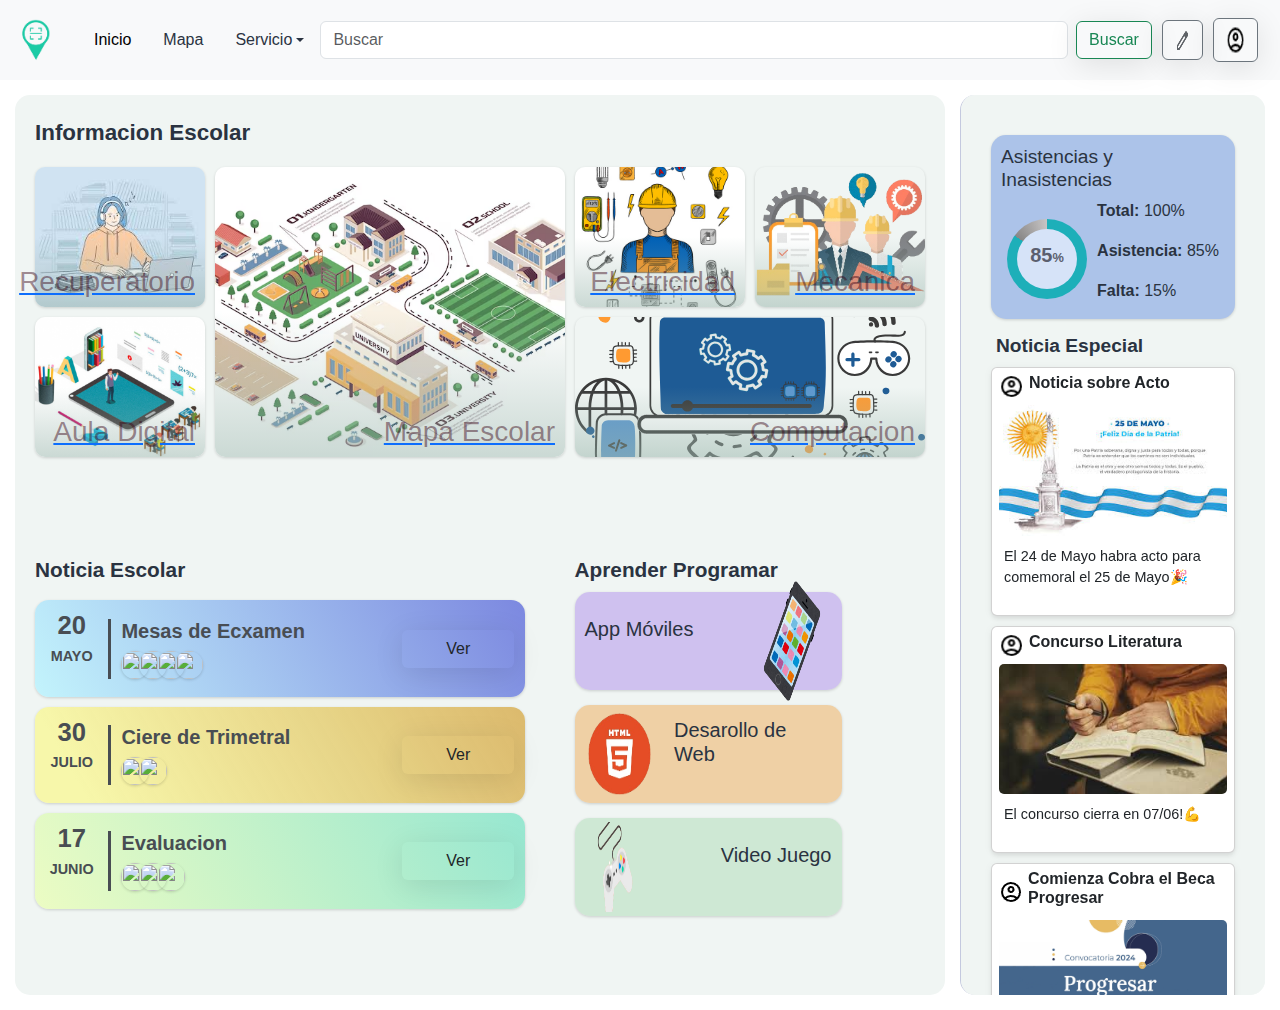
==== commit 7ad76357: "Update index.html" ====
--- a/index.html
+++ b/index.html
@@ -24,7 +24,7 @@
      <table>
         <nav class="navbar navbar-expand-lg bg-body-tertiary" style="background-color: #5e91b8;">
             <div class="container-fluid">
-                <a class="navbar-brand" href="inicio.html">
+                <a class="navbar-brand" href="index.html">
                     <img src="img/Mapa_QR.jpg" alt="" height="50" width="50">
                   </a>
                   <button class="navbar-toggler" type="button" data-bs-toggle="collapse" data-bs-target="#navbarSupportedContent" aria-controls="navbarSupportedContent" aria-expanded="false" aria-label="Toggle navigation">
@@ -33,7 +33,7 @@
                   <div class="collapse navbar-collapse" id="navbarSupportedContent">
                     <ul class="navbar-nav me-auto mb-2 mb-lg-0">
                       <li class="nav-item">
-                        <a class="nav-link active" aria-current="page" href="inicio.html">Inicio</a>
+                        <a class="nav-link active" aria-current="page" href="index.html">Inicio</a>
                       </li>
                       <li class="nav-item">
                         <a class="nav-link" href="Mapa.html">Mapa</a>
